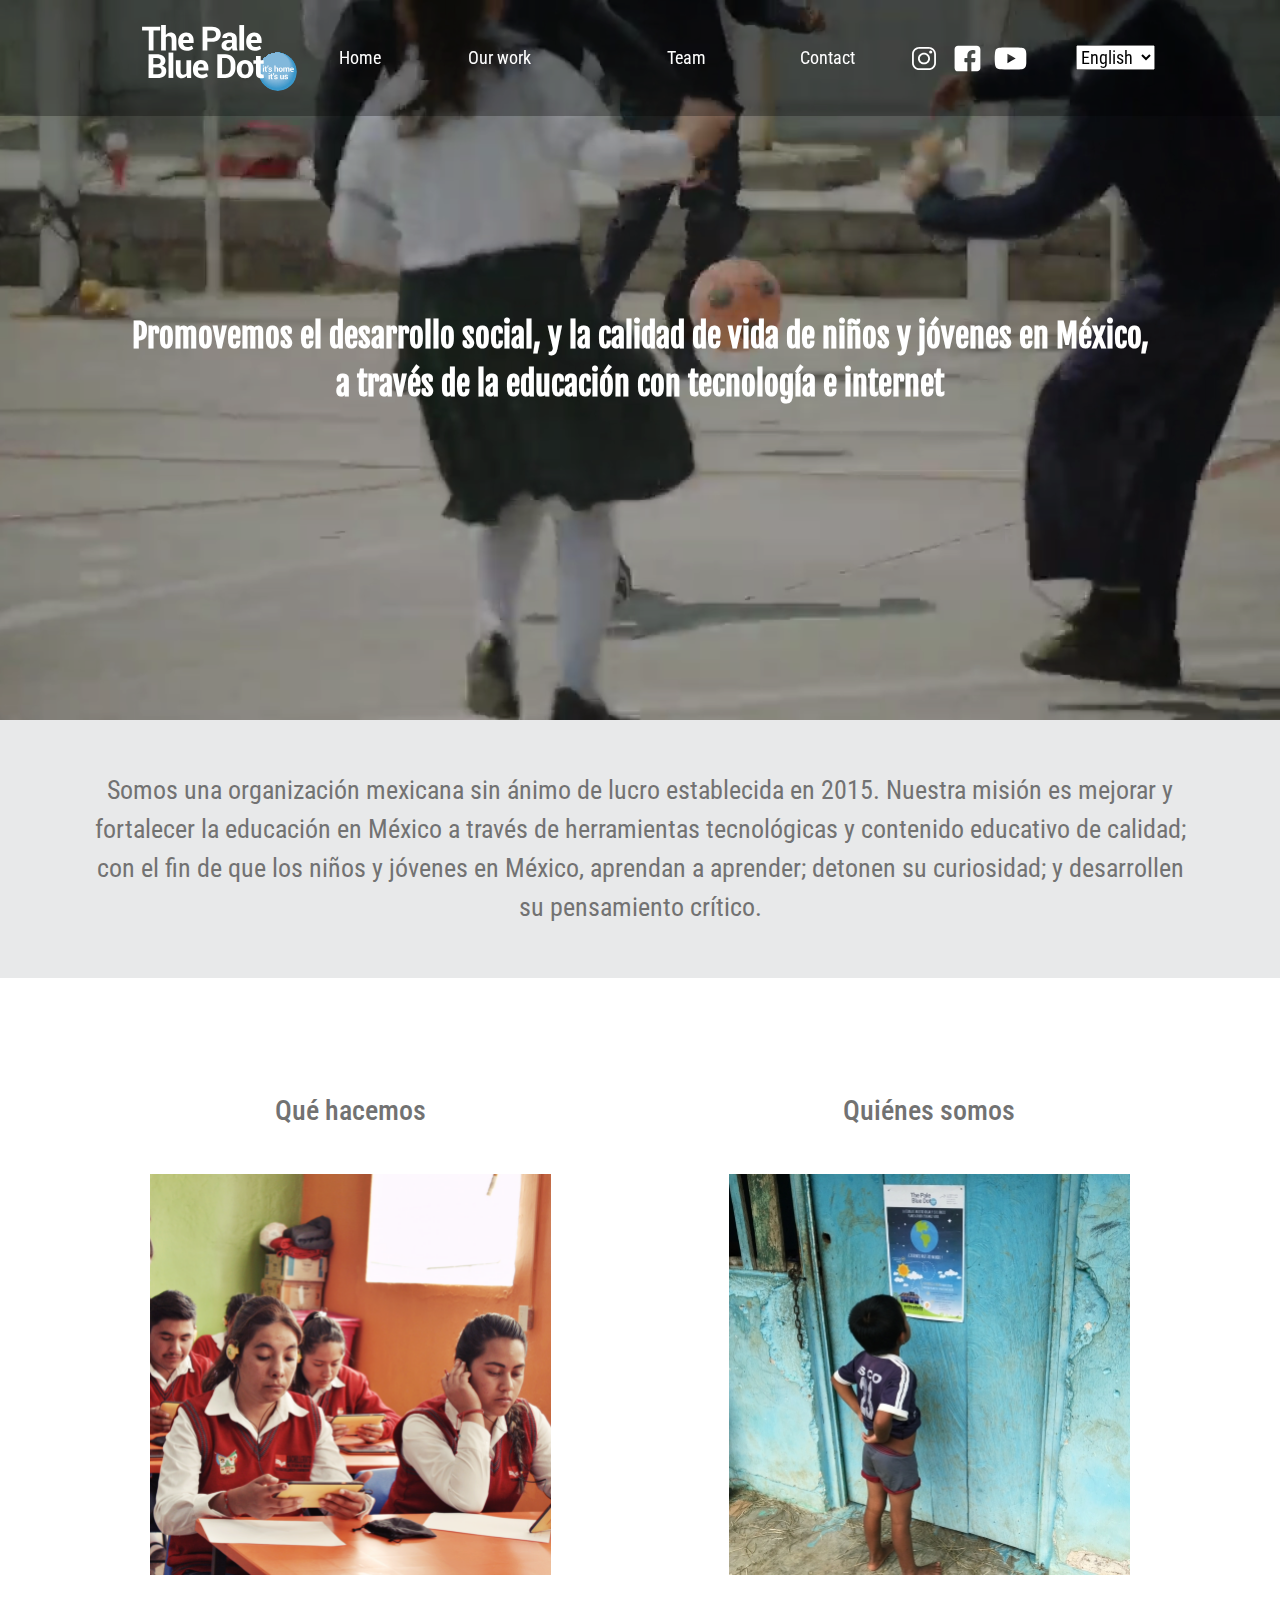
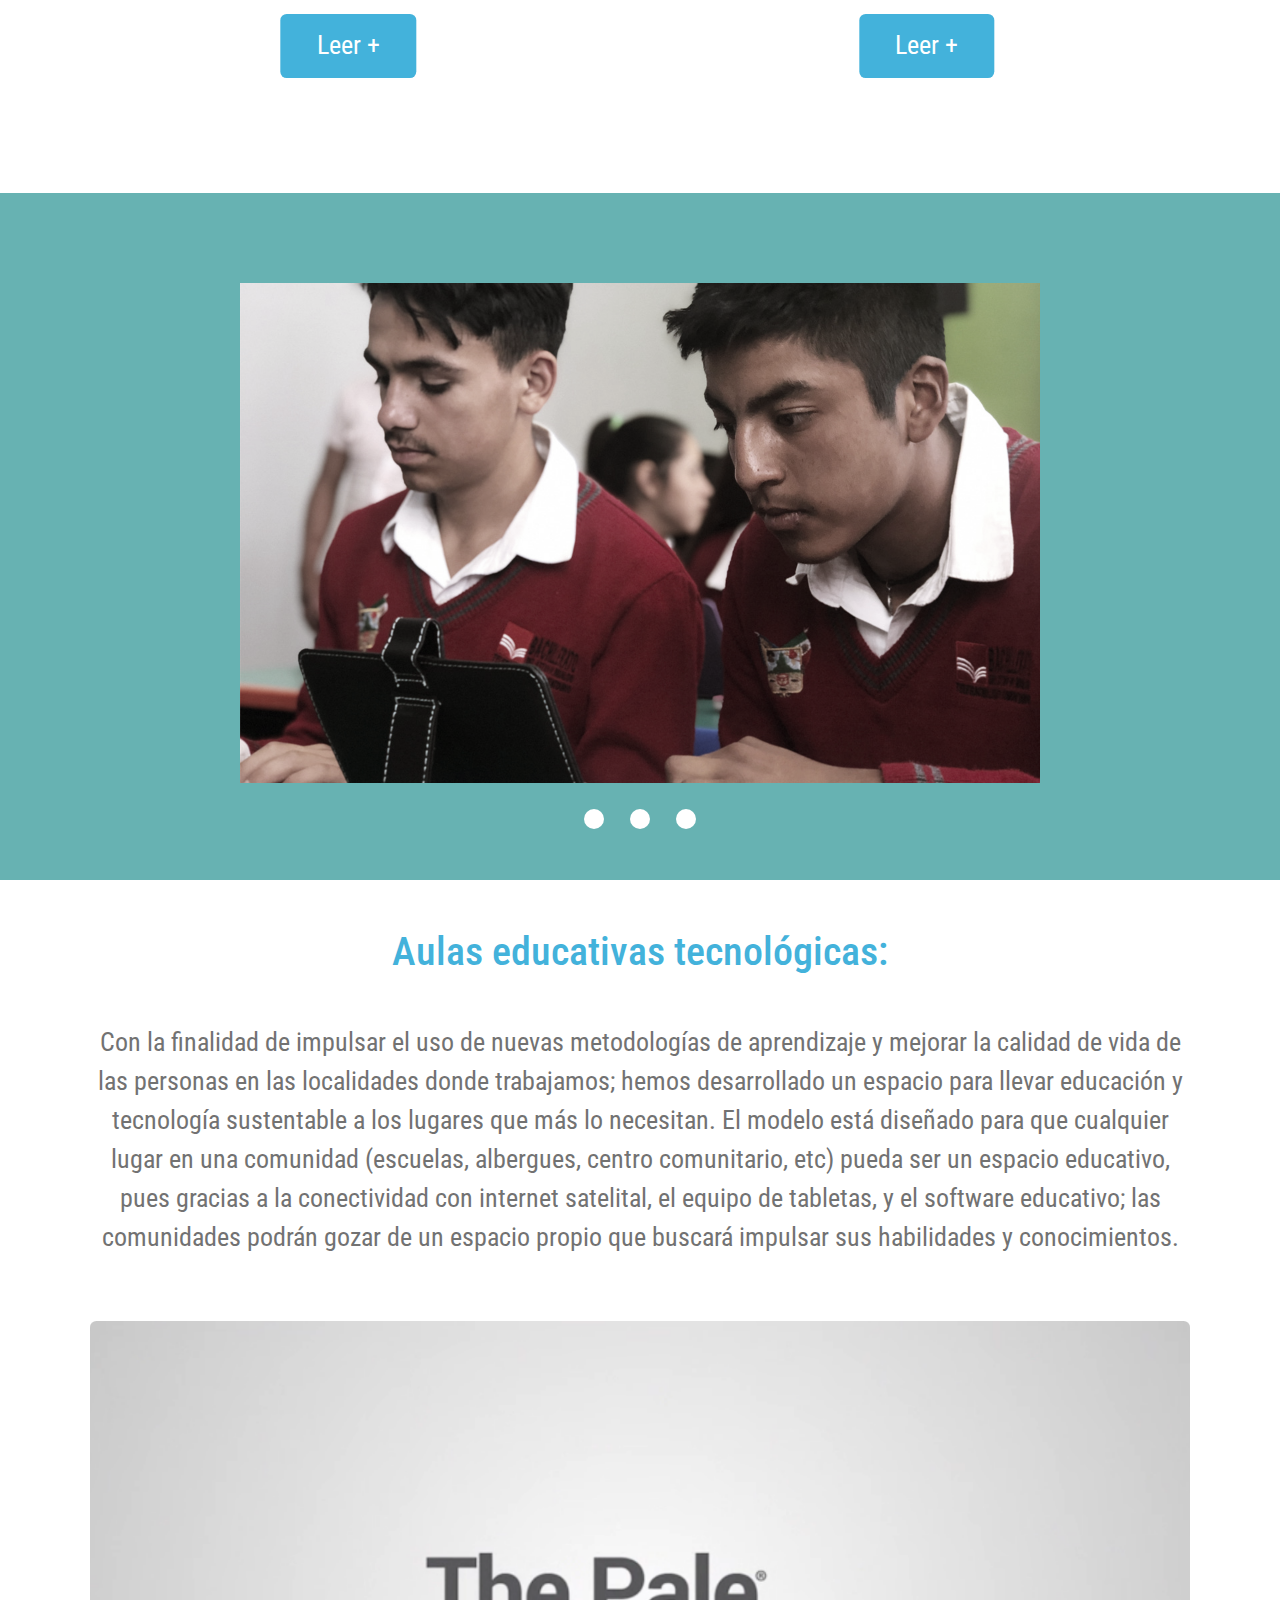
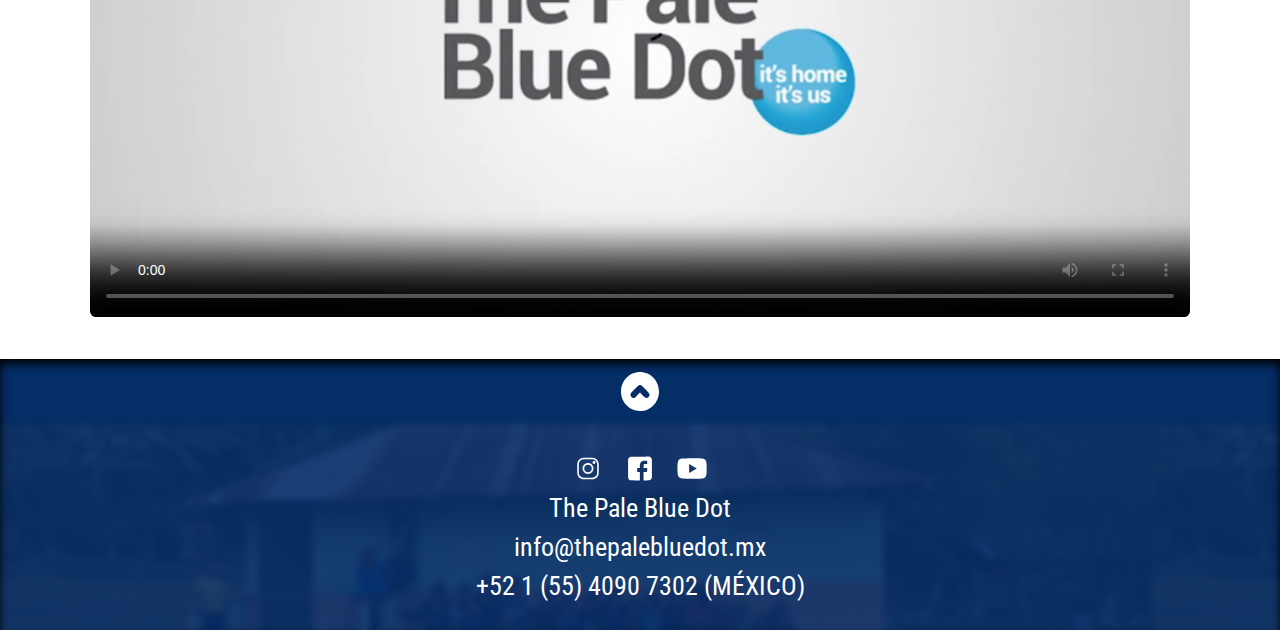
==== src/en/index.html @ 580d1003 "change language" ====
<HTML>
    <head>
        <meta charset="UTF-8">
        <meta name="viewport" content="width=device-width, initial-scale=1.0">
        <meta property="og:image" content="https://diegofrm.github.io/thepalebluedot/src/img/share.jpg">
<meta property="og:image:type" content="image/jpeg">
<meta property="og:image:width" content="200">
<meta property="og:image:height" content="200">
    <meta property="og:type" content="website" />
    <meta property="og:url" content="https://diegofrm.github.io/thepalebluedot/src/index.html"/>
    <meta property="og:title" content="The Pale Blue Dot" />
    <meta property="og:description" content="Somos una organización Mexicana sin animo de lucro establecida en 2015. Nuestra misión es mejorar y fortalecer la educación en México a través de herramientas tecnológicas y contenido educativo de calidad; con el fin de que los niños y jóvenes en México, aprendan a aprender; detonen su curiosidad, y desarrollen su pensamiento crítico." />
<link rel="shortcut icon" href="img/favicon.ico">     
<link rel="icon" href="img/favicon.ico">         
        <title>thepalebluedot</title>
        <link rel="stylesheet" href="https://maxcdn.bootstrapcdn.com/bootstrap/4.0.0-beta.3/css/bootstrap.min.css">
        <link href="https://fonts.googleapis.com/css?family=Roboto+Condensed:400,700" rel="stylesheet">
        <link href="https://fonts.googleapis.com/css?family=Fjalla+One" rel="stylesheet">
        <link rel="stylesheet" href="css/main.css">
        <link rel="stylesheet" href="https://use.fontawesome.com/releases/v5.8.2/css/all.css" integrity="sha384-oS3vJWv+0UjzBfQzYUhtDYW+Pj2yciDJxpsK1OYPAYjqT085Qq/1cq5FLXAZQ7Ay" crossorigin="anonymous">
        <link rel="stylesheet" href="css/jquery-ui.css">
        


    </head>
    <body>
        
    <div class="menuMovil d-block d-sm-block d-md-none">
        <div class="row align-items-center">
                        <div class="col-4 col-sm-2">
                            <img class="img-fluid logoTPBD" alt="Responsive image" src="img/logo_white-01.svg">
                        </div> 
            <div id="openCloseMenu" class="col-7 col-sm-10 text-right">
                <i class="fas fa-bars"  style="font-size: 45px; color:#FFF"></i> 
            </div>
        </div>
    </div>  
        <div id="menuMovilWindow">
        <a href="index.html"><div>Home</div></a>
        <a href="quehacemos.html"><div>Our work</div></a>
       <a  href="team.html"> <div>Team</div></a>
       <a  href="contacto.html"> <div>Contact</div></a>
            
            
            <a href="https://www.instagram.com/thepalebluedotmx/" target="_blank">
                            <img class="img-fluid" alt="Responsive image" src="img/instagram-icon.svg"> Instagram</a>
            <a href="https://es-la.facebook.com/thepalebluedotmx/" target="_blank">
                            <img class="img-fluid" alt="Responsive image" src="img/facebook-icon.svg"> Facebook</a>
            <a href="https://www.youtube.com/channel/UCqBM890Aj2v6DapEFR5pv6w" target="_blank"><img class="img-fluid" alt="Responsive image" src="img/youtube-icon.svg"> Youtube</a>
                            
                </div>
        
            <div id="topMenu" class="d-none d-sm-none d-md-block">
                <div class="container p-4">
                    <div class="row d-flex justify-content-center align-items-center">
                        <div class="col-2 col-sm-2">
                            <img id="logoImg" class="img-fluid logoTPBD" alt="Responsive image" src="img/logo_white-01.svg">
                        </div>
                        <div id="topbtn1" class="col-1 col-sm-1  text-center ">
                            Home 
                        </div>
                        <div id="topbtn2" class="col-1 col-sm-2 text-center">
                            Our work
                        </div>
                        <div id="topbtn3" class="col-2 col-sm-2  text-center">
                           Team
                        </div>
                        <div id="topbtn4" class="col-1 col-sm-1 text-center">
                            Contact
                        </div>
                        <div class="col-2 col-sm-2  text-center socialmedia-icons">
                            
                            <a href="https://www.instagram.com/thepalebluedotmx/" target="_blank">
                            <img id="topImgInstagram" class="img-fluid" alt="Responsive image" src="img/instagram-icon.svg"></a>
                            <a href="https://es-la.facebook.com/thepalebluedotmx/" target="_blank">
                            <img id="topImgFacebook" class="img-fluid" alt="Responsive image" src="img/facebook-icon.svg"></a>
                            <a href="https://www.youtube.com/channel/UCqBM890Aj2v6DapEFR5pv6w" target="_blank"><img id="topImgYoutube"  class="img-fluid" alt="Responsive image" src="img/youtube-icon.svg"></a>
                        </div>
                        
                            <div class="col-1 col-sm-1  text-center socialmedia-icons">
                                <fieldset>
                            <select name="language" id="language">
                              <option>Español</option>
                              <option selected="selected">English</option>
                            </select> 
                                </fieldset>
                            </div>
                        
                    </div>
                    
                </div>
            </div>    
        
        

   <div class=" d-block d-sm-block d-md-none">
        <div>
            <!--<div class="text-imagemovil">
                Promovemos el desarrollo social y la calidad de vida de niños y jóvenes en México a través de la educación con tecnología y la conectividad
            </div>-->
            <img class="img-fluid imagemovil" src="img/quehacemos_banner.jpg">
        </div>
    </div>        

        
        
        
    <div id="videoBG" class="videobg d-none d-sm-none d-md-block" data="header">
        <video src="video/video_main_low.mp4" loop autoplay muted >
        </video>
        <div class="filter-video">
            <div class="text-video">
                Promovemos el desarrollo social, y la calidad de vida de niños y jóvenes en México, a través de la educación con tecnología e internet
            </div>
        </div>
    </div>
        
   
        
        <div id="text_1" class="text2 textMain">
            <div class="container">
Somos una organización mexicana sin ánimo de lucro establecida en 2015. Nuestra
misión es mejorar y fortalecer la educación en México a través de herramientas
tecnológicas y contenido educativo de calidad; con el fin de que los niños y jóvenes
en México, aprendan a aprender; detonen su curiosidad; y desarrollen su
pensamiento crítico.    
                
        </div>
        </div>
        <div class="" style="width:100%;overflow:hidden; padding: 6vw;">
            <div class="row">
                 <div class="col-12 col-sm-6 col-md-6 text-center cardBtn">
                     <div id="interactiveBtn2" class="">
                         <h3>Qué hacemos</h3><br>
                         <img class="img-card btnQueHacemos" src="img/Quehacemos.png">
                    </div>
                    <div class="textbtn">
                        <div id="btnQueHacemos" class="morebtn btnQueHacemos">Leer +</div>
                    </div>
                </div>
                
                <div class="col-12 col-sm-6 col-md-6 text-center cardBtn">
                    <div id="interactiveBtn1" class="">
                        <h3>Quiénes somos</h3><br>
                        <img class="img-card btnQuienesSomos" src="img/quienessomos2.jpg">
                    </div>
                    
                    <div class="textbtn">
                            <div id="btnQuienesSomos" class="morebtn btnQuienesSomos">Leer +</div>
                    </div>
                </div>
            </div>
        </div>
<!--        <div class="biglineblue"></div>-->
        <div class="sectiongallery">
        <div class="carrousel">
            <img id="galleryImage" src="img/carrousel/photo1.jpg">
        </div>
        <div class="menugallery">
            <div id="gallery1" class="dotmenugallery"></div>
            <div id="gallery2" class="dotmenugallery"></div>
            <div id="gallery3" class="dotmenugallery"></div>
        </div>
        </div>
        
        <div class="text-center p-5">
            <h1>Aulas educativas tecnológicas:</h1><br>
        <p class="container">
            Con la finalidad de impulsar el uso de nuevas metodologías de aprendizaje y
mejorar la calidad de vida de las personas en las localidades donde trabajamos;
hemos desarrollado un espacio para llevar educación y tecnología sustentable a los
lugares que más lo necesitan.
El modelo está diseñado para que cualquier lugar en una comunidad (escuelas,
albergues, centro comunitario, etc) pueda ser un espacio educativo, pues gracias a la
conectividad con internet satelital, el equipo de tabletas, y el software educativo; las
comunidades podrán gozar de un espacio propio que buscará impulsar sus
habilidades y conocimientos.
        </p>
        </div>
        <div class="text-center video-cooperative">
            <video src="video/video_cooperativo_the_pale_blue_dot_LQ_ES.mp4" controls poster="img/poster.png"></video>
            <p class="text-video-cooperative"></p>
        </div>
        <footer>
            <div class="filefooter">
                <img id="topArrow" class="top-arrow" src="img/top-arrow-03.svg">
            </div>
        <div class="footer-bg"></div>
        <div class="container p-4">
            <div class="row">
                <div class="col-12 col-sm-12 filefooter">

                    <div class="p-2">
                        <a href="https://www.instagram.com/thepalebluedotmx/" target="_blank">
                        <img src="img/instagram-icon.svg">
                        </a>
                    </div>
                    
                    <div class="p-2">
                        <a href="https://es-la.facebook.com/thepalebluedotmx/" target="_blank"> 
                            <img src="img/facebook-icon.svg">
                        </a>
                    </div>
                    <div class="p-2">
                        <a href="https://www.youtube.com/channel/UCqBM890Aj2v6DapEFR5pv6w" target="_blank"> 
                        <img src="img/youtube-icon.svg">
                        </a>    
                    </div>
                    
                </div>
                <div class="col-12 col-sm-12 text-center">
                    The Pale Blue Dot<br>
                    info@thepalebluedot.mx<br>
                    +52 1 (55) 4090 7302 (MÉXICO)
                </div>
            </div>    
        </div>
        </footer>
    
    </body>
      <script src="https://code.jquery.com/jquery-3.1.1.min.js"></script>
    
  <script src="https://code.jquery.com/ui/1.12.1/jquery-ui.js"></script>

        
    <script src="https://cdnjs.cloudflare.com/ajax/libs/gsap/2.0.2/TweenMax.min.js"></script>
        <script src="js/main.js"></script>
        <script src="js/menu.js"></script>

    
</HTML>
---- src/en/css/main.css ----
html{
    position: absolute;
    margin: 0;
    padding: 0;
    width: 100%;
    height: 100%;
}

body{
    color: #727272;
    font-family: 'Roboto Condensed', sans-serif;
    overflow-x: hidden;
        font-size: 26px;

}

h1{
    color: #43B2DB;
}

.textMain{
    font-size: 26px;
}

#topMenu{
    position: fixed;
    z-index: 1;
    width: 100%;
    color: #FFF;
    font-size: 1.4vw;
    transition: all 0.5s;
    background-color: rgba(0,0,0,0.3);
}

.topMenu-scroll{
    background-color: rgba(250, 250, 250,0.9) !important;
    color:#58595B !important;
}

.videobg{
    position: relative;
    width: 100%;
}

.videobg video{
    width: 100%;
}

#logoImg{
    transition: all 0.5s;
    max-height: 70px;
}

.filter-video{
    position: absolute;
    top: 0;
    left: 0;
    width: 100%;
    height: 100%;
    background-color: rgba(0,0,0,0.3);
    display: flex;
    justify-content: center;
    align-items: center;
}

.text-video{
    color: #FFF;
    width: 80%;
    text-align: center;
    font-size: 2.5vw;
    font-weight: 800;
    font-family: 'Fjalla One', sans-serif;
}


.imagemovil{
}

.text-imagemovil{
    position: absolute;
    background-color: rgba(0,0,0,0.5);
    color: #FFF;
    margin-left: 50%;
    margin-top: 40%;
    transform: translate(-50%,-50%);
    width: 80%;
    text-align: center;
    font-size: 2.5vw;
    font-weight: 800;
    font-family: 'Fjalla One', sans-serif;
}



.socialmedia-icons img{
    width: 25%;
}

.text1{
    text-align: center;
    background-color: #E8E9EA;
    padding: 4vw;
}


.text2{
    text-align: center;
    background-color: #E8E9EA;
    padding: 4vw;
}

.imgInteractive{
    position: absolute;
    text-align: center;
    left: 50%;
    top: 35%;
    transform: translate(-50%,-50%);
}

.cardBtn{
    position: relative;
    transition: all 0.5s;
    padding: 3vw;
}

.cardBtn:hover{
    background-color: #E8E9EA;
}

.img-card{
    width: 80%;
    max-width: 600px;
    filter: saturate(1);
    transition: all 0.5s;
    cursor: pointer;
}

.img-card:hover{
    filter: saturate(1);
}

.textbtn{
    width: 90%;
}

.morebtn{
    position: relative;
    background-color: #43B2DB;
    color: #FFF;
    width: 30%;
    left: 55%;
    padding: 1vw;
    margin-top: 3vw;
    border-radius: 0.5vw;
    transform: translate(-50%, 0%);
    cursor: pointer;
}

.morebtn:hover{
    transition: all 0.5s;
    transform: translate(-50%, 50%) scale(1.2);
}

.sendbtn{
    position: relative;
    background-color: #43B2DB;
    color:#FFF;
    width: 20%;
    padding: 0.5vw;
    border-radius: 0.5vw;
}

/*ANIMATIONS BTNS*/
.imgInteractive2{
    transform:translate(-50%,-50%) scale(0);
    transition: all 0.5s;
}

.imgInteractive3{
    transform:translate(40%,40%);
    transition: all 1s;
}
.imgInteractive4{
    transform:translate(-50%,-50%) scale(0);
    transition: all 0.5s;
}

.imgInteractive2-active{
    transform:translate(-50%,-50%) scale(1);
}

.imgInteractive3-active{
    transform:translate(-10%,-10%);
}

.imgInteractive4-active{
    transform:translate(-50%,-80%) scale(1);
}

.biglineblue{
    background-color: #343B84;
    height: 3%;
}

.sectiongallery{
    padding:2vw;
    padding-top:7vw;
    background-color: rgb(103, 178, 178);
}

.carrousel{
    position: relative;
    max-width: 800px;
    left: 50%;
     transform: translate(-50%,-0%);
    overflow: hidden;
}

.carrousel img{
    width: 100%;
    transform: translate(0,-0%);
    filter: saturate(0.4);
}

.menugallery{
    text-align: center;
    padding: 1vw;
    position: relative;
    width: 100%;
    display: flex;
    justify-content: center;
    align-items: center;
     
}

.menugallery .dotmenugallery{
    position: relative;
    margin: 1vw;
    background-color: #FFF;
    border-radius: 50%;
    width: 20px;
    height: 20px;
    cursor: pointer;
}

.dotmenugallery:hover{
    transition: all 0.5s;
    transform: scale(1.1);
}

.video-cooperative{
    width: 100%;
}

.video-cooperative video{
    border-radius: 0.5vw;
    width: 100%;
    max-width: 1100px;
}

.text-video-cooperative{
    position: relative;
    width: 95%;
    padding: 1vw;
    left: 50%;
    transform: translate(-50%,0);
    max-width: 1100px;
}

footer{
    position: relative;
    background-color:#052D66;
    overflow: hidden;
    color:#FFF;
    box-shadow:inset 0px 5px 10px #000;
}

.footer-bg{
    position: absolute;
    width: 100%;
    height: 100%;
    background-image: url("../img/carrousel1.jpg");
    background-position: 0% 40%;
    opacity: 0.1;
    filter: blur(3px);  
    
}

.filefooter{
    display: flex;
    align-items: center;
    justify-content: center;
}

.top-arrow{
    width: 5%;
    padding: 1vw;
    cursor: pointer;
}


.activeBtnMenu{
    color:#326ddd;
}


.menuMovil{
    width: 100%;
    position: fixed;
    z-index: 4;
    background-color: rgba(0,0,0,0.5);
    padding: 1vh;
}

#menuMovilWindow{
    position: fixed;
    width: 80%;
    height: 80%;
    top:55%;
    left: -50%;
    transform: translate(-50%,-50%);
    background-color: rgba(0,0,0,0.8);
    z-index: 11111;
    color: #FFF;
    text-align: center;
    display: grid;
    justify-content: center;
    align-items: center;
    transition: all 0.4s;  
    font-size: initial;
}

.activeMenuMovil{
    left: 50% !important;
}

a{
    color:#FFF;
}


.logoTPBD{
    cursor: pointer;
}

    fieldset {
      border: 0;
    }
    label {
      display: block;
      margin: 30px 0 0 0;
    }
    .overflow {
      height: 200px;
    }


/*
@media (min-width: 410px) {
    body{

        font-size: 20px !important;
    }
    
.text1{
    padding: 5vw;
    font-size: 3vw;
}    
    
.carrousel{
    height:60%;
    overflow: visible;
}

.carrousel img{
    width: 100%;
    transform: translate(0,0);
}
    
.menugallery .dotmenugallery{
    margin: 2vw;
}    
    
    
    
}

*/
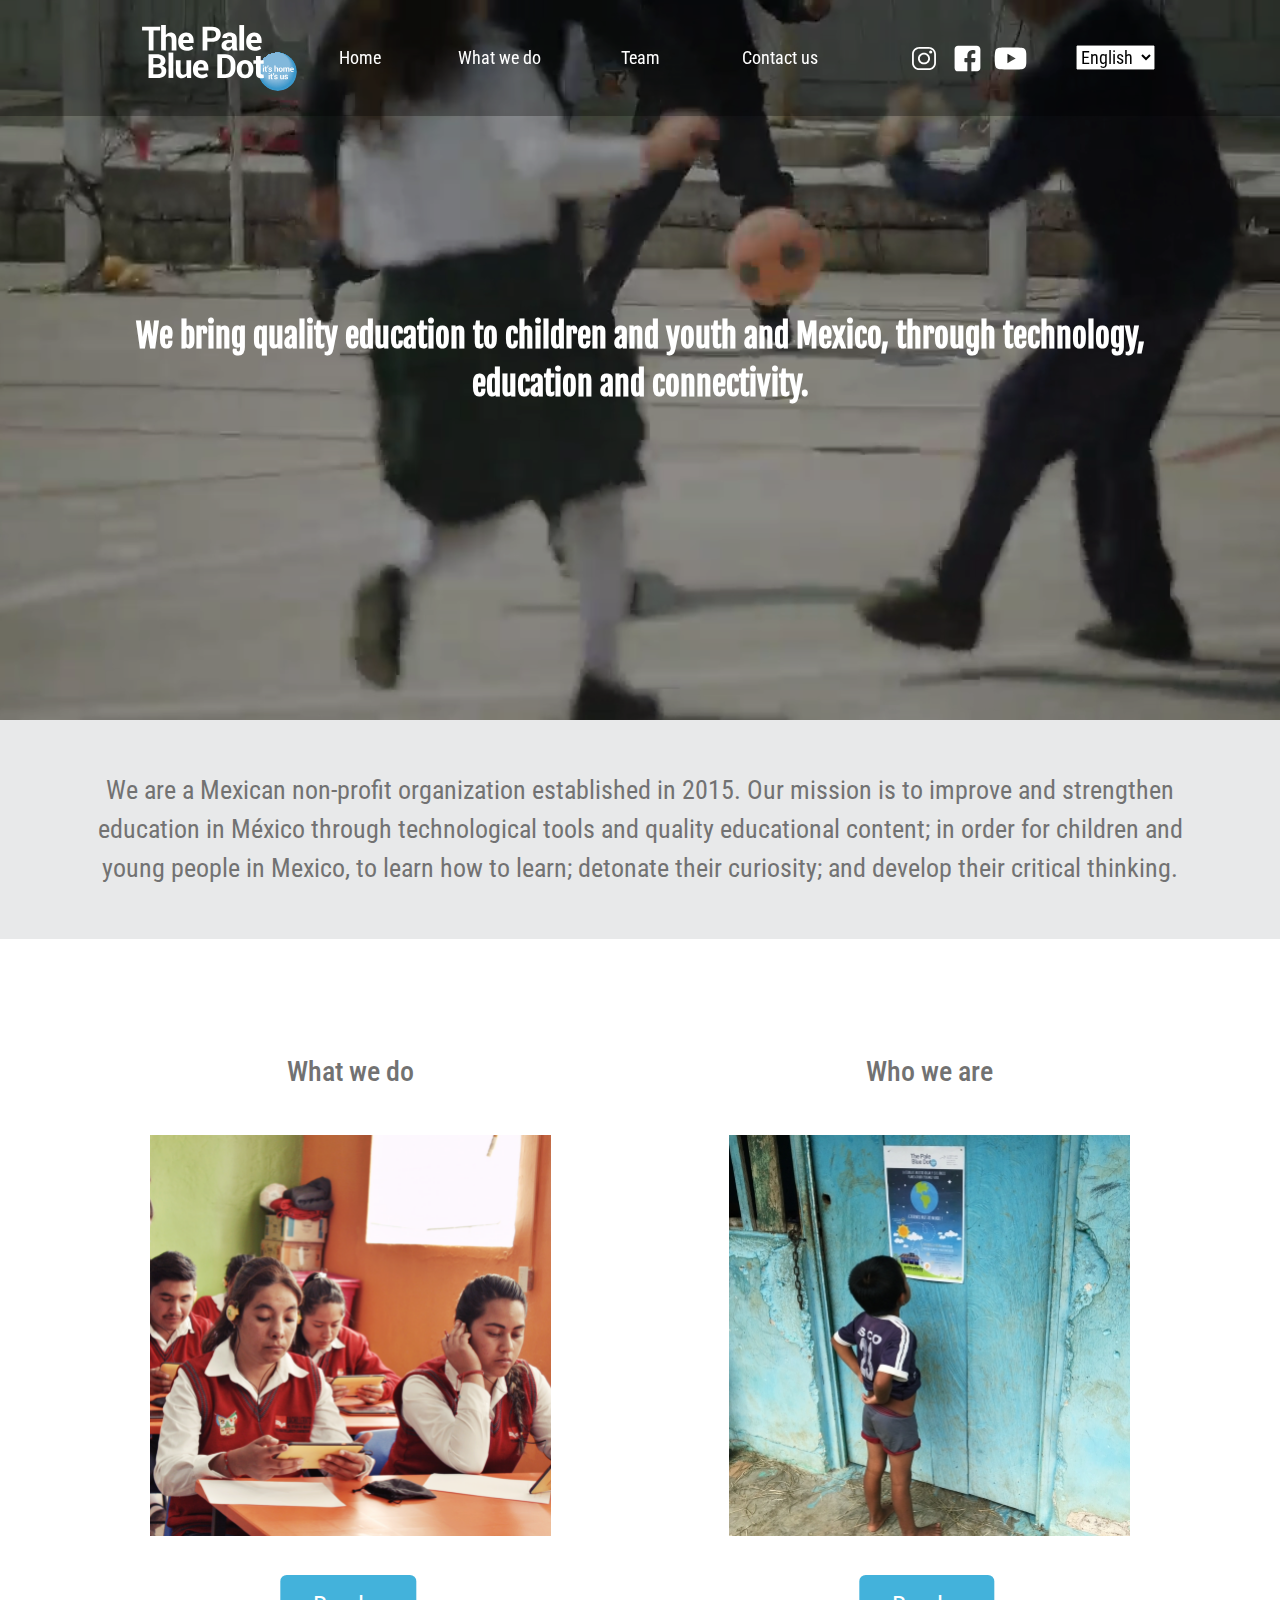
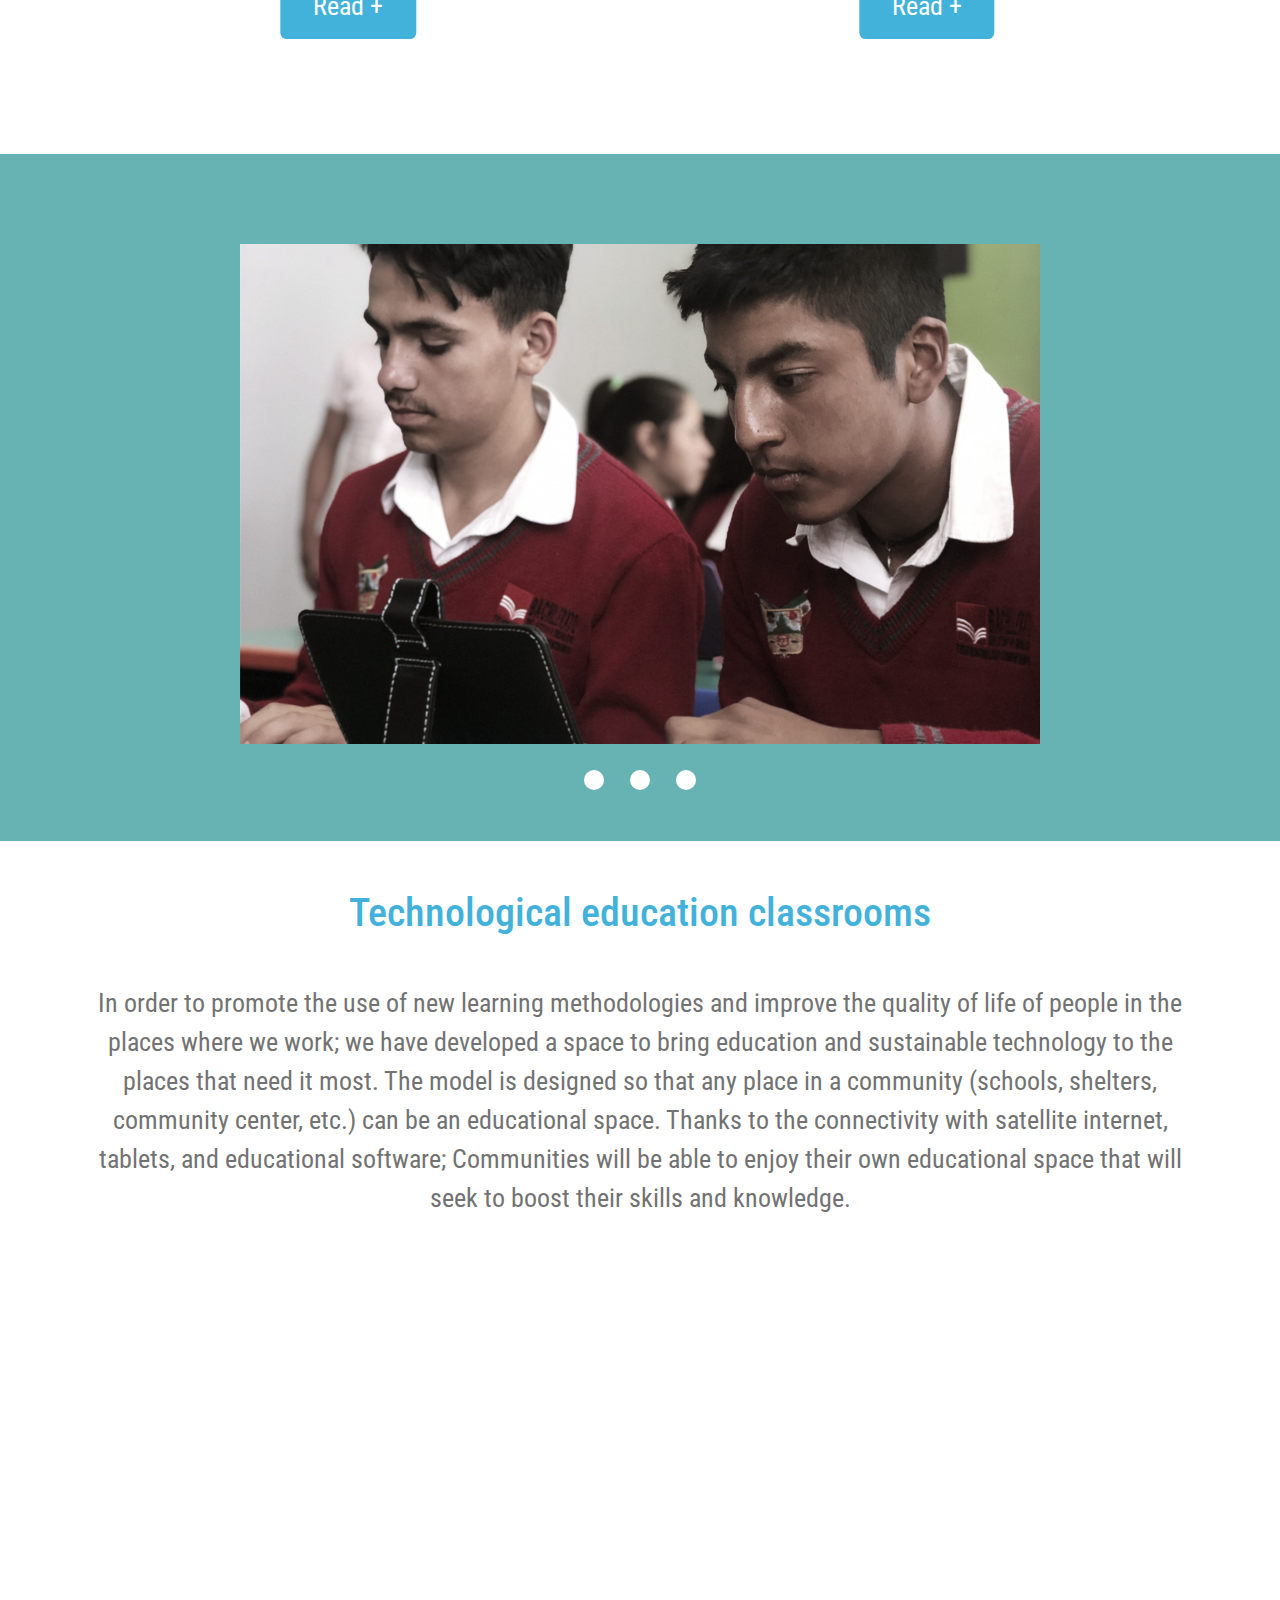
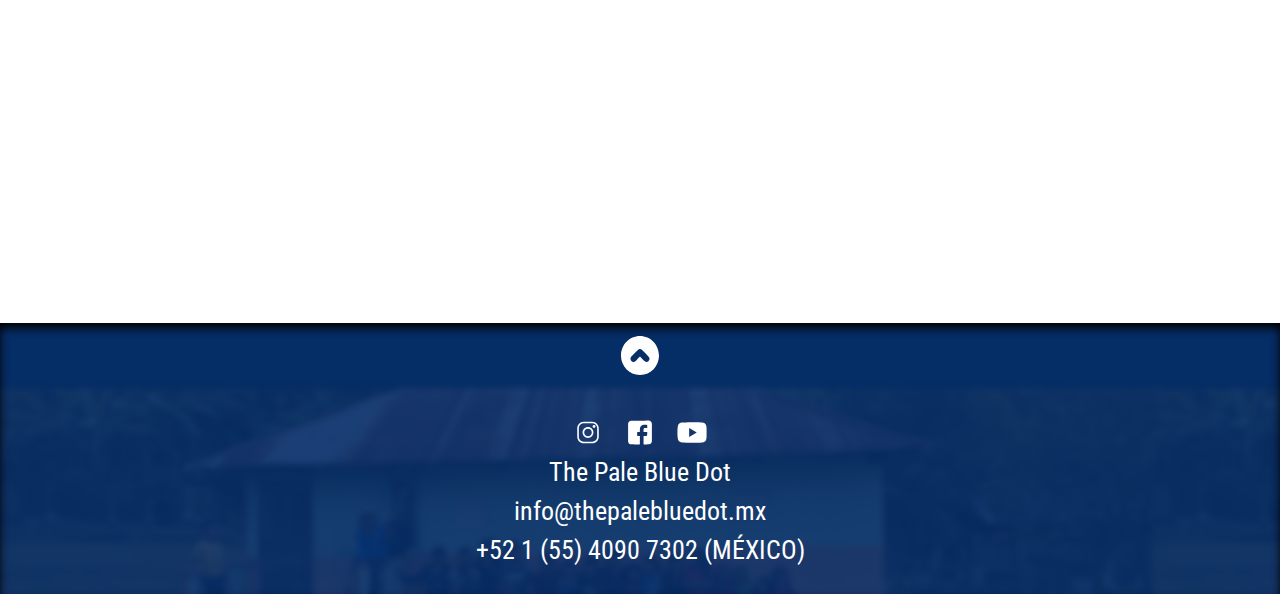
==== commit f3132030: "update changes" ====
--- a/src/en/index.html
+++ b/src/en/index.html
@@ -35,20 +35,23 @@
             </div>
         </div>
     </div>  
+
+
         <div id="menuMovilWindow">
         <a href="index.html"><div>Home</div></a>
-        <a href="quehacemos.html"><div>Our work</div></a>
+        <a href="quehacemos.html"><div>What we do</div></a>
        <a  href="team.html"> <div>Team</div></a>
-       <a  href="contacto.html"> <div>Contact</div></a>
-            
-            
+       <a  href="contacto.html"> <div>Contact us</div></a>
+        <a href="../index.html"><div>Español</div> </a>    
+        <a href=""><div>English</div> </a>    
+            <div>
             <a href="https://www.instagram.com/thepalebluedotmx/" target="_blank">
-                            <img class="img-fluid" alt="Responsive image" src="img/instagram-icon.svg"> Instagram</a>
+                            <img class="img-fluid" alt="Responsive image" src="img/instagram-icon.svg"> </a>
             <a href="https://es-la.facebook.com/thepalebluedotmx/" target="_blank">
-                            <img class="img-fluid" alt="Responsive image" src="img/facebook-icon.svg"> Facebook</a>
-            <a href="https://www.youtube.com/channel/UCqBM890Aj2v6DapEFR5pv6w" target="_blank"><img class="img-fluid" alt="Responsive image" src="img/youtube-icon.svg"> Youtube</a>
-                            
-                </div>
+                            <img class="img-fluid" alt="Responsive image" src="img/facebook-icon.svg"> </a>
+            <a href="https://www.youtube.com/channel/UCqBM890Aj2v6DapEFR5pv6w" target="_blank"><img class="img-fluid" alt="Responsive image" src="img/youtube-icon.svg"> </a>
+            </div>              
+            </div>
         
             <div id="topMenu" class="d-none d-sm-none d-md-block">
                 <div class="container p-4">
@@ -57,16 +60,16 @@
                             <img id="logoImg" class="img-fluid logoTPBD" alt="Responsive image" src="img/logo_white-01.svg">
                         </div>
                         <div id="topbtn1" class="col-1 col-sm-1  text-center ">
-                            Home 
+                            Home
                         </div>
                         <div id="topbtn2" class="col-1 col-sm-2 text-center">
-                            Our work
-                        </div>
-                        <div id="topbtn3" class="col-2 col-sm-2  text-center">
+                            What we do
+                        </div>
+                        <div id="topbtn3" class="col-1 col-sm-1  text-center">
                            Team
                         </div>
-                        <div id="topbtn4" class="col-1 col-sm-1 text-center">
-                            Contact
+                        <div id="topbtn4" class="col-2 col-sm-2 text-center">
+                            Contact us
                         </div>
                         <div class="col-2 col-sm-2  text-center socialmedia-icons">
                             
@@ -81,7 +84,7 @@
                                 <fieldset>
                             <select name="language" id="language">
                               <option>Español</option>
-                              <option selected="selected">English</option>
+                              <option  selected="selected">English</option>
                             </select> 
                                 </fieldset>
                             </div>
@@ -110,7 +113,7 @@
         </video>
         <div class="filter-video">
             <div class="text-video">
-                Promovemos el desarrollo social, y la calidad de vida de niños y jóvenes en México, a través de la educación con tecnología e internet
+                We bring quality education to children and youth and Mexico, through technology, education and connectivity.
             </div>
         </div>
     </div>
@@ -119,11 +122,10 @@
         
         <div id="text_1" class="text2 textMain">
             <div class="container">
-Somos una organización mexicana sin ánimo de lucro establecida en 2015. Nuestra
-misión es mejorar y fortalecer la educación en México a través de herramientas
-tecnológicas y contenido educativo de calidad; con el fin de que los niños y jóvenes
-en México, aprendan a aprender; detonen su curiosidad; y desarrollen su
-pensamiento crítico.    
+                We are a Mexican non-profit organization established in 2015. Our mission is to
+                improve and strengthen education in México through technological tools and
+                quality educational content; in order for children and young people in Mexico, to
+                learn how to learn; detonate their curiosity; and develop their critical thinking.
                 
         </div>
         </div>
@@ -131,22 +133,22 @@
             <div class="row">
                  <div class="col-12 col-sm-6 col-md-6 text-center cardBtn">
                      <div id="interactiveBtn2" class="">
-                         <h3>Qué hacemos</h3><br>
+                         <h3>What we do</h3><br>
                          <img class="img-card btnQueHacemos" src="img/Quehacemos.png">
                     </div>
                     <div class="textbtn">
-                        <div id="btnQueHacemos" class="morebtn btnQueHacemos">Leer +</div>
+                        <div id="btnQueHacemos" class="morebtn btnQueHacemos">Read +</div>
                     </div>
                 </div>
                 
                 <div class="col-12 col-sm-6 col-md-6 text-center cardBtn">
                     <div id="interactiveBtn1" class="">
-                        <h3>Quiénes somos</h3><br>
+                        <h3>Who we are</h3><br>
                         <img class="img-card btnQuienesSomos" src="img/quienessomos2.jpg">
                     </div>
                     
                     <div class="textbtn">
-                            <div id="btnQuienesSomos" class="morebtn btnQuienesSomos">Leer +</div>
+                            <div id="btnQuienesSomos" class="morebtn btnQuienesSomos">Read +</div>
                     </div>
                 </div>
             </div>
@@ -164,21 +166,25 @@
         </div>
         
         <div class="text-center p-5">
-            <h1>Aulas educativas tecnológicas:</h1><br>
+            <h1>Technological education classrooms</h1><br>
         <p class="container">
-            Con la finalidad de impulsar el uso de nuevas metodologías de aprendizaje y
-mejorar la calidad de vida de las personas en las localidades donde trabajamos;
-hemos desarrollado un espacio para llevar educación y tecnología sustentable a los
-lugares que más lo necesitan.
-El modelo está diseñado para que cualquier lugar en una comunidad (escuelas,
-albergues, centro comunitario, etc) pueda ser un espacio educativo, pues gracias a la
-conectividad con internet satelital, el equipo de tabletas, y el software educativo; las
-comunidades podrán gozar de un espacio propio que buscará impulsar sus
-habilidades y conocimientos.
+            In order to promote the use of new learning methodologies and improve the quality
+of life of people in the places where we work; we have developed a space to bring
+education and sustainable technology to the places that need it most. The model is
+designed so that any place in a community (schools, shelters, community center,
+etc.) can be an educational space. Thanks to the connectivity with satellite internet,
+tablets, and educational software; Communities will be able to enjoy their own
+educational space that will seek to boost their skills and knowledge.
         </p>
         </div>
         <div class="text-center video-cooperative">
-            <video src="video/video_cooperativo_the_pale_blue_dot_LQ_ES.mp4" controls poster="img/poster.png"></video>
+           <!-- <video src="video/video_cooperativo_the_pale_blue_dot_LQ_ES.mp4" controls poster="img/poster.png"></video>-->
+           <iframe 
+            src="https://www.youtube-nocookie.com/embed/EWcYyi4g14w" 
+            frameborder="0" 
+            allow="accelerometer; autoplay; encrypted-media; gyroscope; picture-in-picture"
+             allowfullscreen>
+            </iframe>
             <p class="text-video-cooperative"></p>
         </div>
         <footer>
@@ -219,7 +225,6 @@
     
     </body>
       <script src="https://code.jquery.com/jquery-3.1.1.min.js"></script>
-    
   <script src="https://code.jquery.com/ui/1.12.1/jquery-ui.js"></script>
 
         
--- a/src/en/css/main.css
+++ b/src/en/css/main.css
@@ -252,10 +252,11 @@
     width: 100%;
 }
 
-.video-cooperative video{
+.video-cooperative iframe{
     border-radius: 0.5vw;
     width: 100%;
     max-width: 1100px;
+    height: 600px;
 }
 
 .text-video-cooperative{
@@ -355,6 +356,15 @@
     }
 
 
+ @media (orientation:portrait) {
+ .video-cooperative iframe{
+    border-radius: 0.5vw;
+    width: 100%;
+    max-width: 1100px;
+    height: 300px;
+    }
+}
+
 /*
 @media (min-width: 410px) {
     body{
